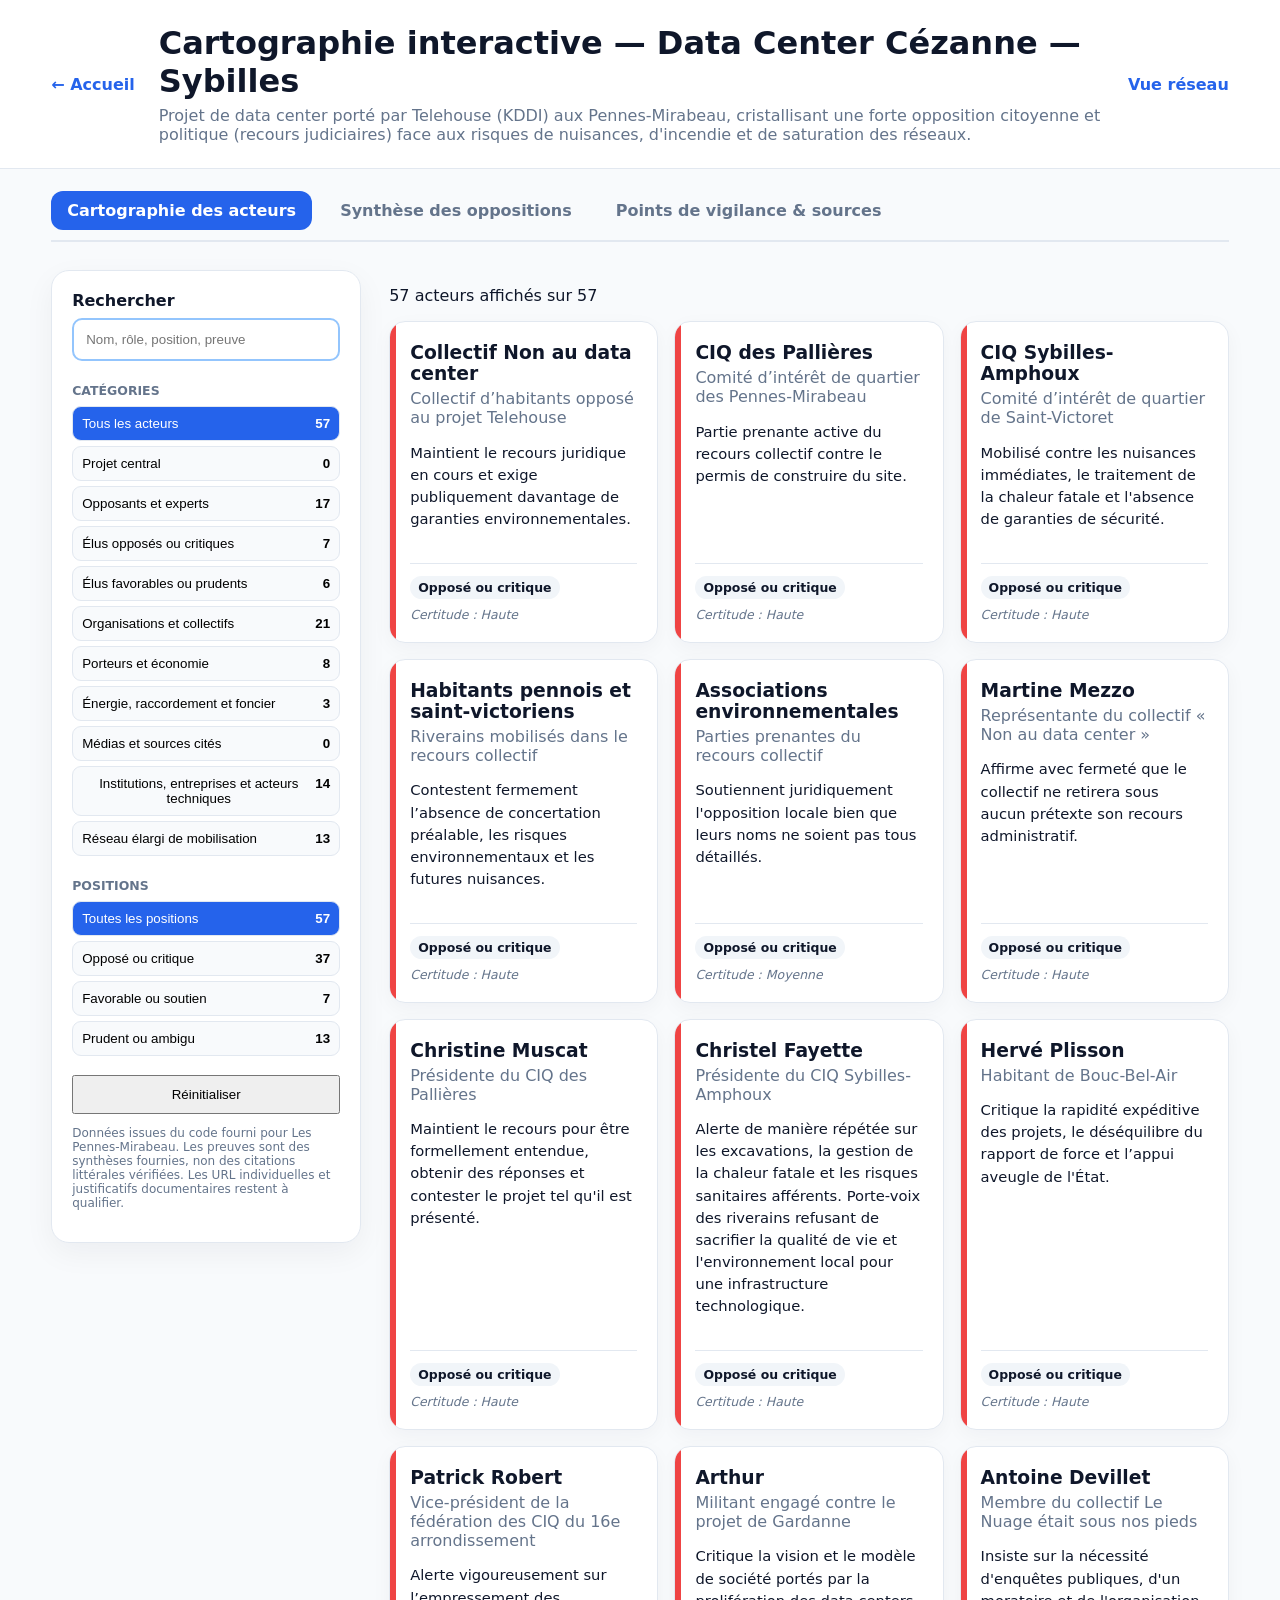
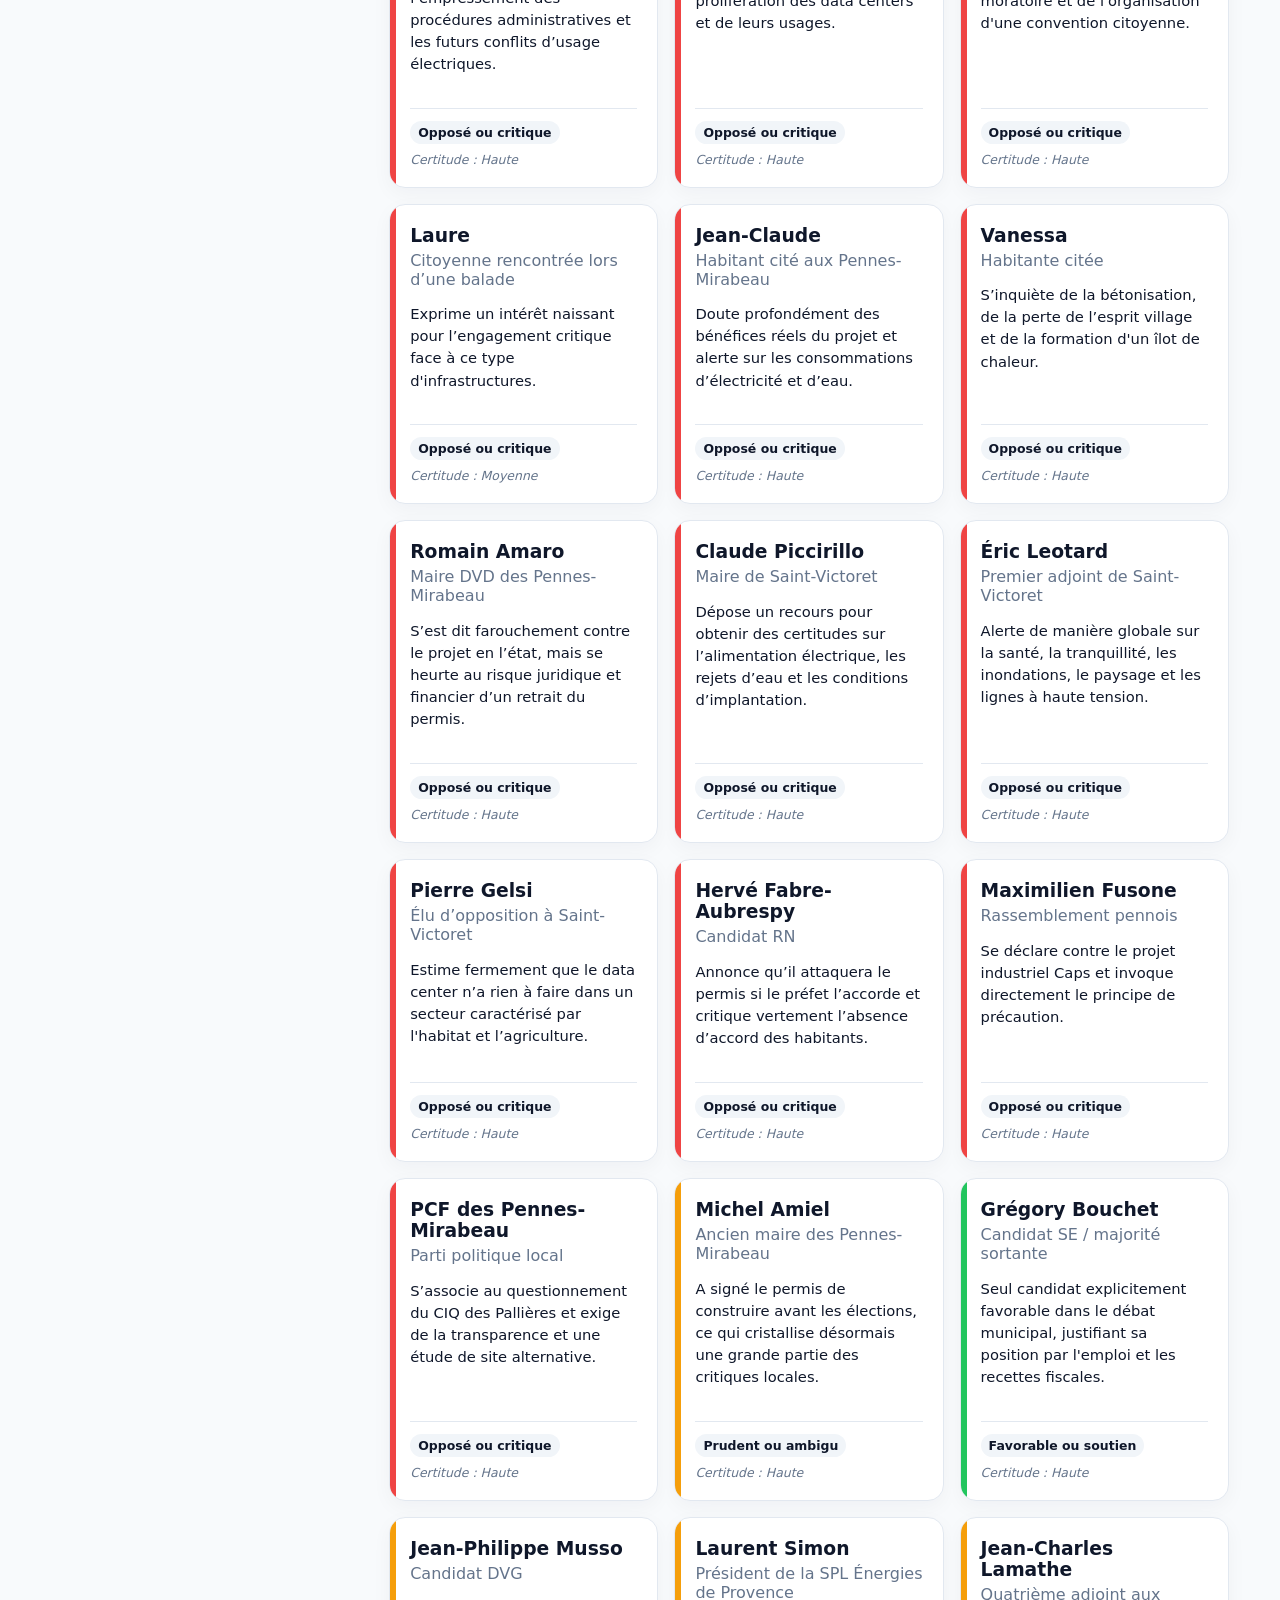
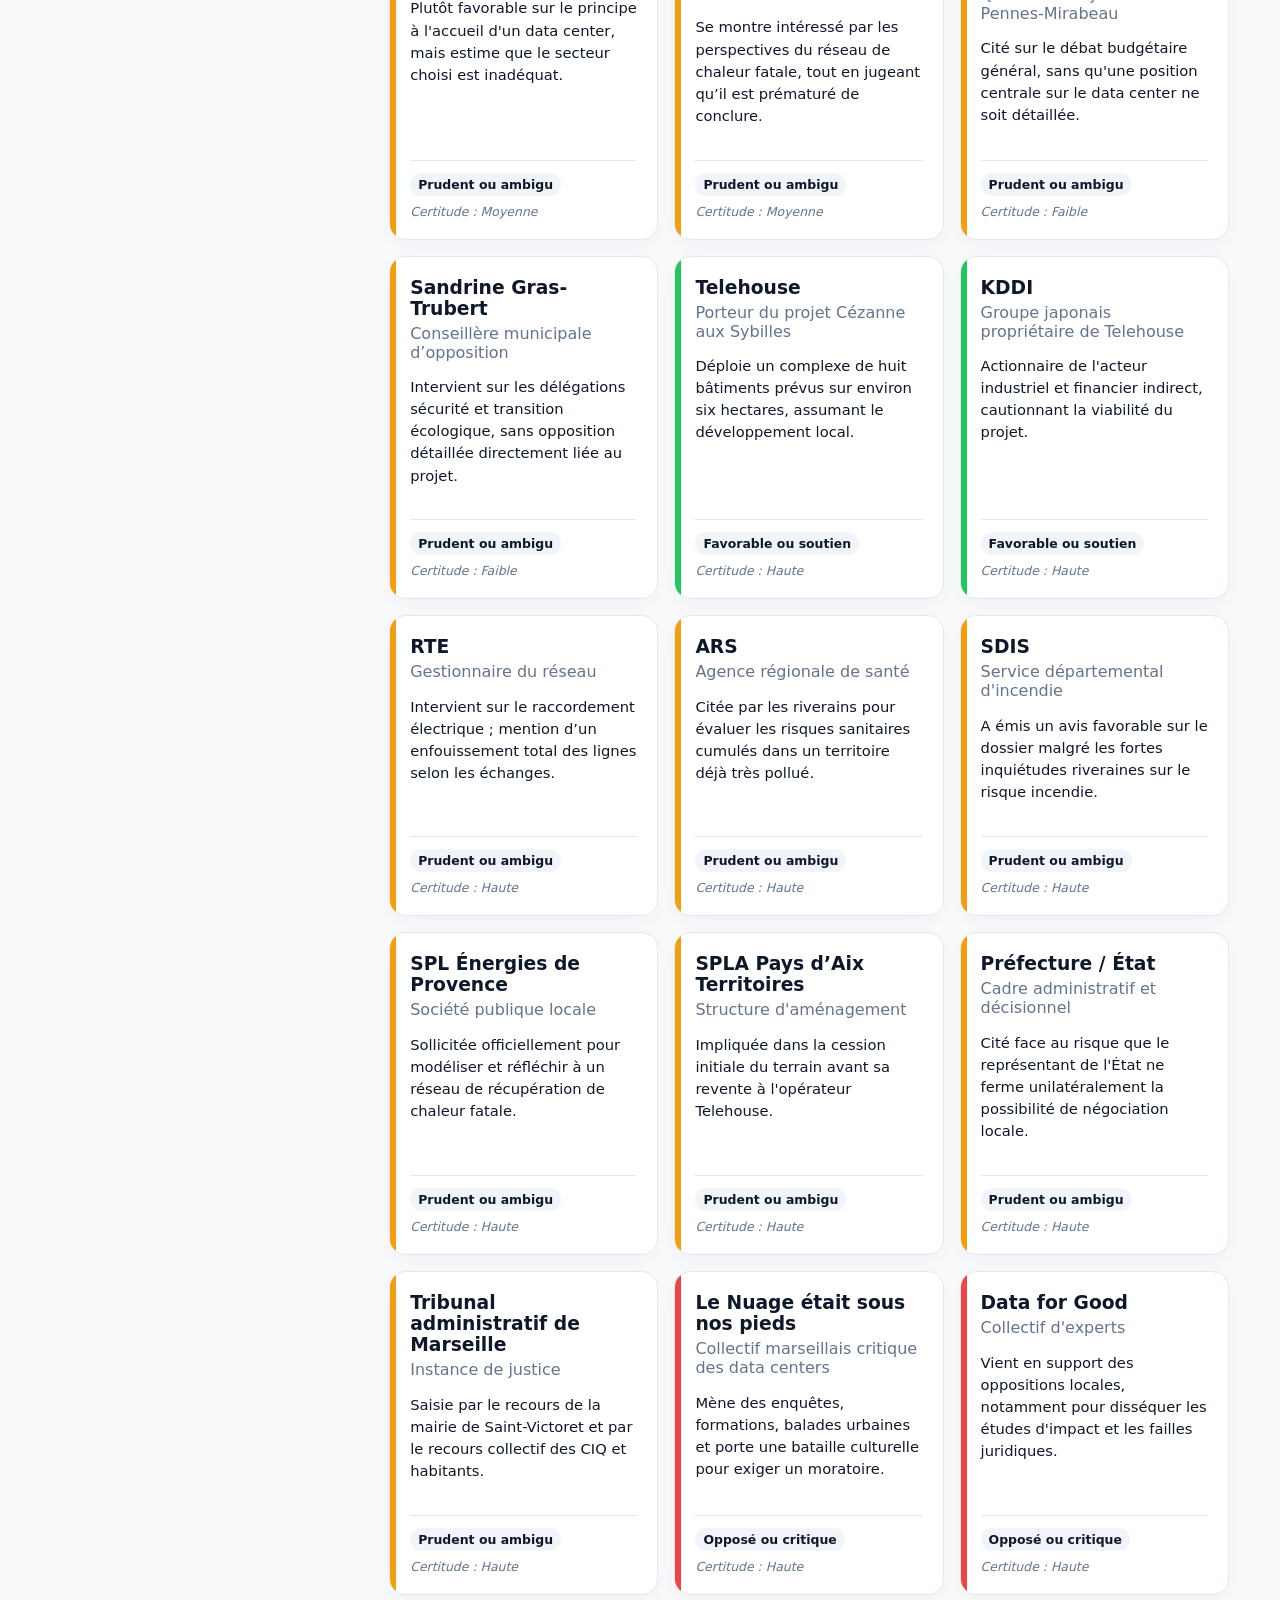
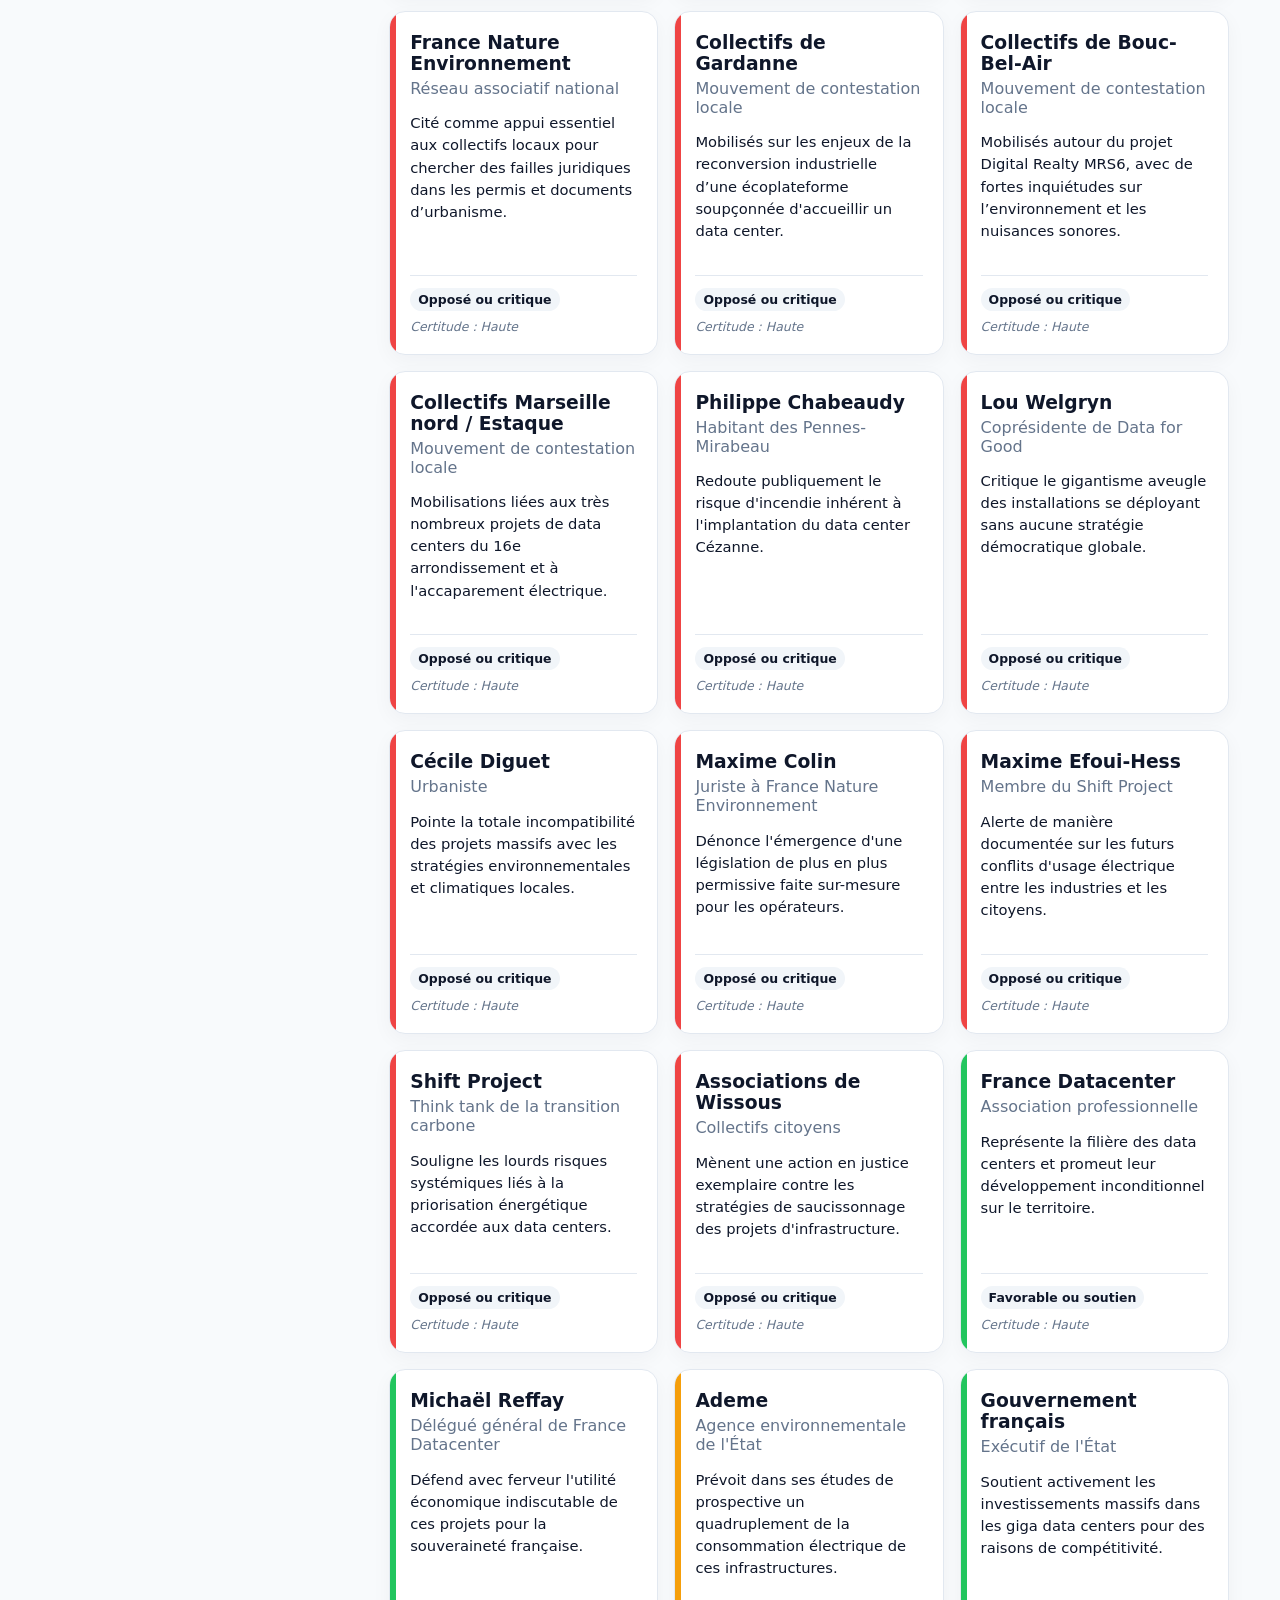
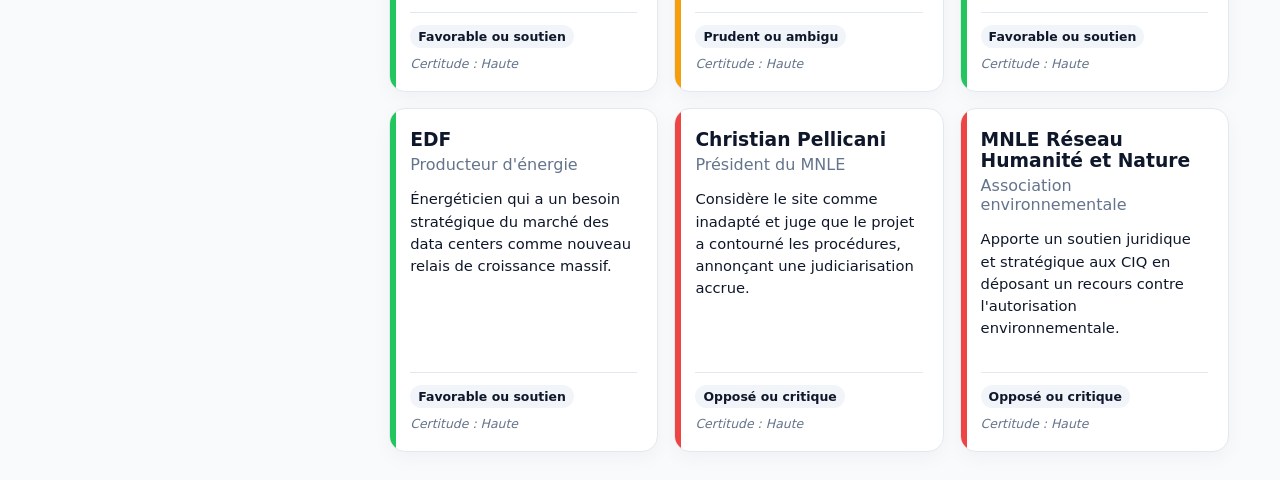
==== apps/cards/index.html @ 4d7beed1 "Add files via upload" ====
<!doctype html><html lang="fr"><head><meta charset="utf-8"><meta name="viewport" content="width=device-width,initial-scale=1"><title>Vue en cartes — Les Pennes-Mirabeau</title><link rel="stylesheet" href="../../assets/css/cards.css"></head><body><header><a href="../../">← Accueil</a><div><h1 id="title"></h1><p id="subtitle"></p></div><a class="switch" href="../network/">Vue réseau</a></header><nav class="tabs" aria-label="Navigation de la cartographie"><button class="tab active" data-tab="carto" aria-selected="true">Cartographie des acteurs</button><button class="tab" data-tab="griefs" aria-selected="false">Synthèse des oppositions</button><button class="tab" data-tab="watch" aria-selected="false">Points de vigilance &amp; sources</button></nav><section class="tab-pane active" id="tab-carto"><main class="layout"><aside><label>Rechercher<input id="search" type="search" placeholder="Nom, rôle, position, preuve"></label><section><h2>Catégories</h2><div id="categories"></div></section><section><h2>Positions</h2><div id="stances"></div></section><button id="reset">Réinitialiser</button><p class="data-notice" id="notice"></p></aside><section><p id="count"></p><div id="grid" class="grid"></div></section></main></section><section class="tab-pane" id="tab-griefs"><main class="summary-wrap"><div id="griefGrid" class="griefGrid"></div></main></section><section class="tab-pane" id="tab-watch"><main class="summary-wrap"><article class="listCard"><h2>🔍 Points de vigilance majeurs</h2><ul id="vigilance"></ul></article><article class="listCard"><h2>📰 Médias et sources répertoriés</h2><ul id="sources"></ul></article></main></section><dialog id="dialog"><button class="close" aria-label="Fermer">×</button><div id="detail"></div></dialog><script type="module" src="../../assets/js/cards.js"></script></body></html>
---- assets/css/cards.css ----
:root{--blue:#2563eb;--border:#e2e8f0}*{box-sizing:border-box}body{margin:0;font-family:Inter,system-ui,sans-serif;background:#f8fafc;color:#0f172a}header{display:flex;align-items:center;gap:24px;padding:24px 4vw;background:white;border-bottom:1px solid var(--border)}header div{flex:1}header h1{margin:0 0 6px}header p{margin:0;color:#64748b}.switch,header>a{color:var(--blue);font-weight:700;text-decoration:none}.layout{display:grid;grid-template-columns:310px 1fr;gap:28px;padding:28px 4vw}aside{position:sticky;top:18px;align-self:start;background:white;border:1px solid var(--border);border-radius:18px;padding:20px;box-shadow:0 10px 30px #0f172a0d}label{font-weight:800}input{width:100%;margin-top:8px;padding:12px;border:2px solid #93c5fd;border-radius:10px}aside h2{font-size:.78rem;text-transform:uppercase;color:#64748b;margin:22px 0 8px}.filter{width:100%;display:flex;justify-content:space-between;margin:5px 0;padding:9px;border:1px solid var(--border);background:#f8fafc;border-radius:9px;cursor:pointer}.filter.active{background:var(--blue);color:white}#reset{width:100%;padding:10px;margin-top:14px}.data-notice{font-size:.75rem;color:#64748b}.grid{display:grid;grid-template-columns:repeat(auto-fill,minmax(245px,1fr));gap:16px}.card{position:relative;display:flex;flex-direction:column;background:white;border:1px solid var(--border);border-radius:16px;padding:20px;min-height:260px;box-shadow:0 6px 20px #0f172a0a;cursor:pointer;overflow:hidden;transition:transform .2s,box-shadow .2s}.card:before{content:"";position:absolute;inset:0 auto 0 0;width:6px;background:var(--stance)}.card:hover{transform:translateY(-3px);box-shadow:0 12px 30px #0f172a14}.card h3{margin:0 0 5px}.role,.muted{color:#64748b}.position{font-size:.92rem;line-height:1.5;flex:1}.footer{display:flex;flex-direction:column;align-items:flex-start;gap:8px;margin-top:18px;padding-top:12px;border-top:1px solid var(--border);font-size:.78rem}.badge{display:inline-flex;padding:4px 8px;border-radius:999px;background:#f1f5f9;font-weight:800}.footer span:last-child{display:block;color:#64748b;font-style:italic}dialog{width:min(760px,calc(100% - 28px));border:0;border-radius:20px;padding:28px;box-shadow:0 30px 80px #0f172a55}dialog::backdrop{background:#0f172a99}.close{float:right;border:0;background:#e2e8f0;border-radius:50%;width:34px;height:34px}.proof{padding:12px;margin:10px 0;background:#f8fafc;border-left:4px solid var(--blue);border-radius:8px}.relation{padding:12px;border:1px solid var(--border);border-radius:10px;margin:8px 0}.relation button{border:0;background:none;color:var(--blue);font-weight:800;cursor:pointer}@media(max-width:850px){.layout{grid-template-columns:1fr}aside{position:static}header{align-items:flex-start;flex-wrap:wrap}}

/* Extension strictement limitée aux deux onglets de synthèse. */
.tabs{display:flex;gap:12px;flex-wrap:wrap;margin:22px 4vw 0;padding-bottom:10px;border-bottom:2px solid var(--border)}
.tab{font:inherit;font-weight:650;border:0;border-radius:12px;background:transparent;color:#64748b;padding:10px 16px;cursor:pointer}
.tab:hover{background:#e2e8f0;color:#0f172a}
.tab.active{background:#2563eb;color:white}
.tab-pane{display:none}.tab-pane.active{display:block}
.summary-wrap{padding:28px 4vw;max-width:1560px;margin:auto}
.griefGrid{display:grid;grid-template-columns:repeat(auto-fill,minmax(365px,1fr));gap:20px}
.griefCard,.listCard{border:1px solid var(--border);border-radius:16px;padding:24px;background:white;box-shadow:0 6px 20px #0f172a0a;line-height:1.55}
.griefCard h2,.listCard h2{font-size:1.15rem;margin:0 0 12px}
.griefCard p{margin:0}.listCard{margin-bottom:20px}.listCard li{margin-bottom:12px}
@media(max-width:700px){.griefGrid{grid-template-columns:1fr}.tabs{gap:6px}.tab{flex:1 1 100%;text-align:left}}
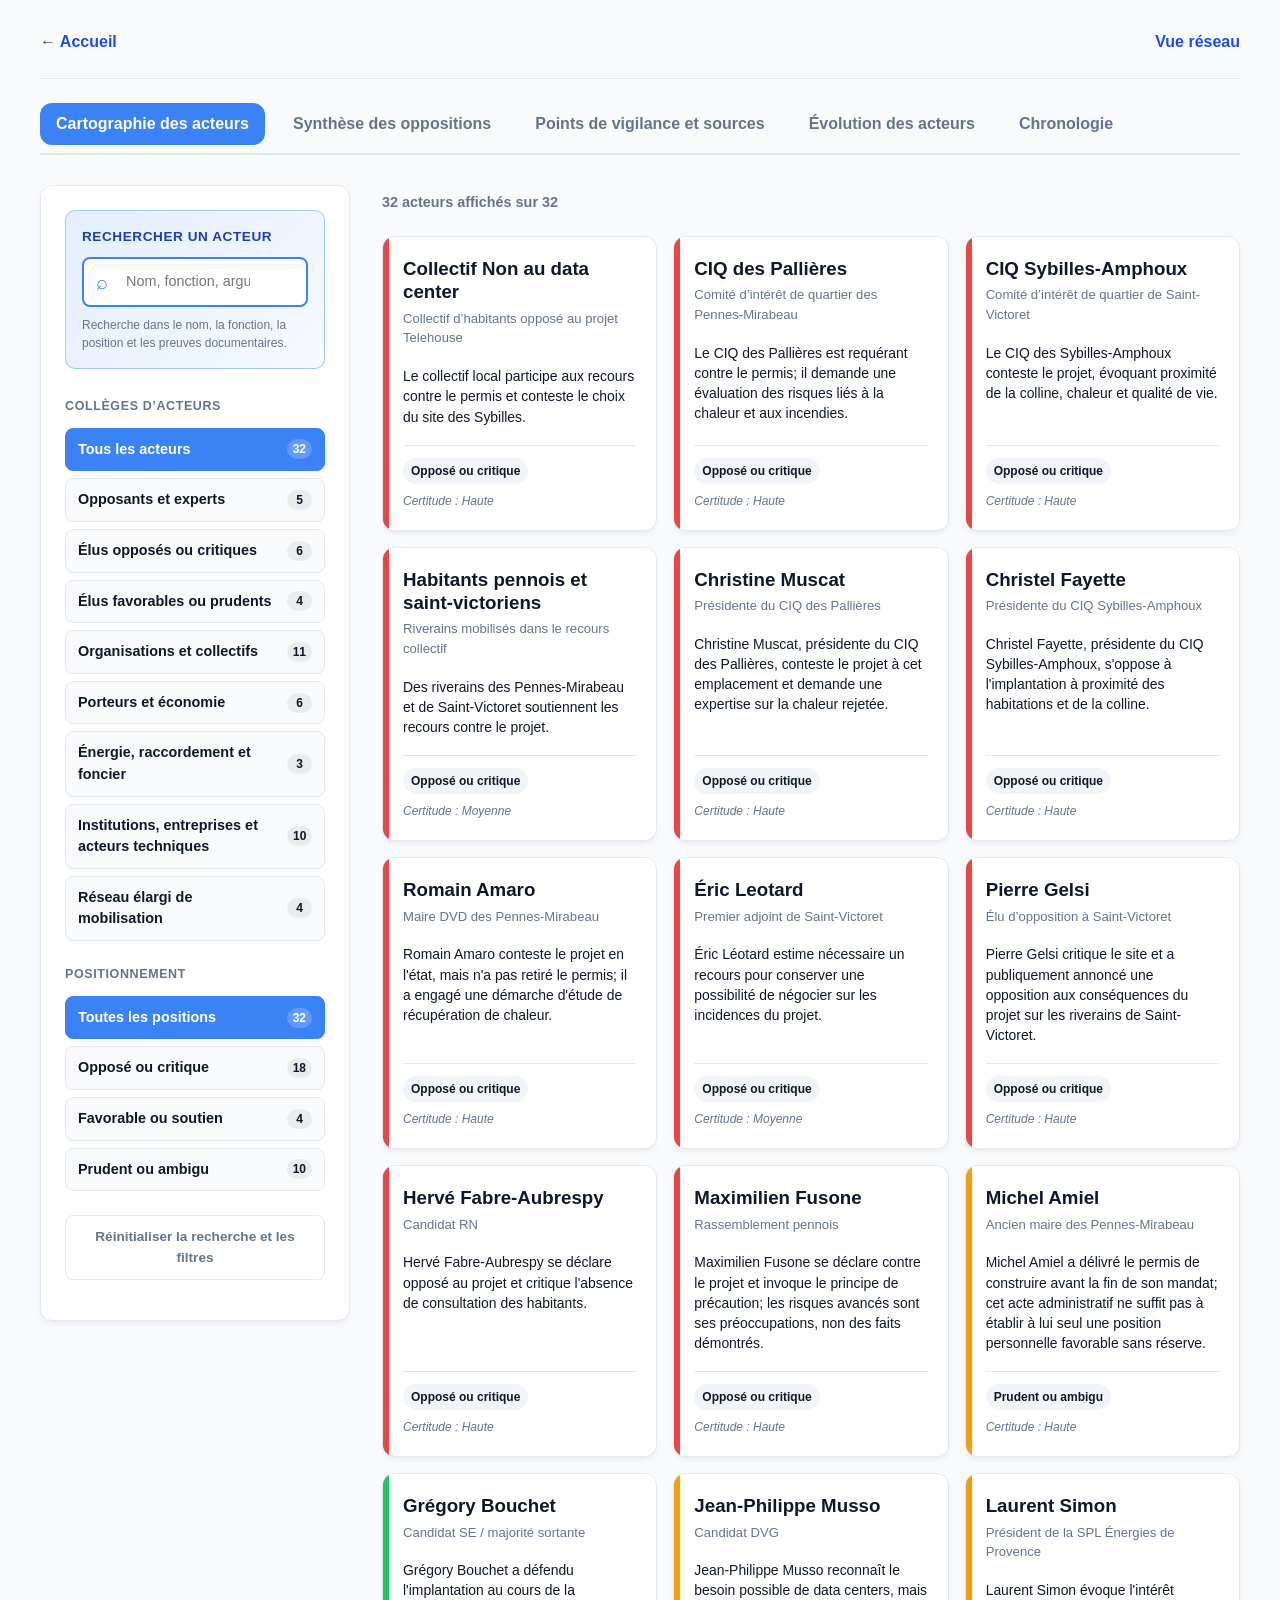
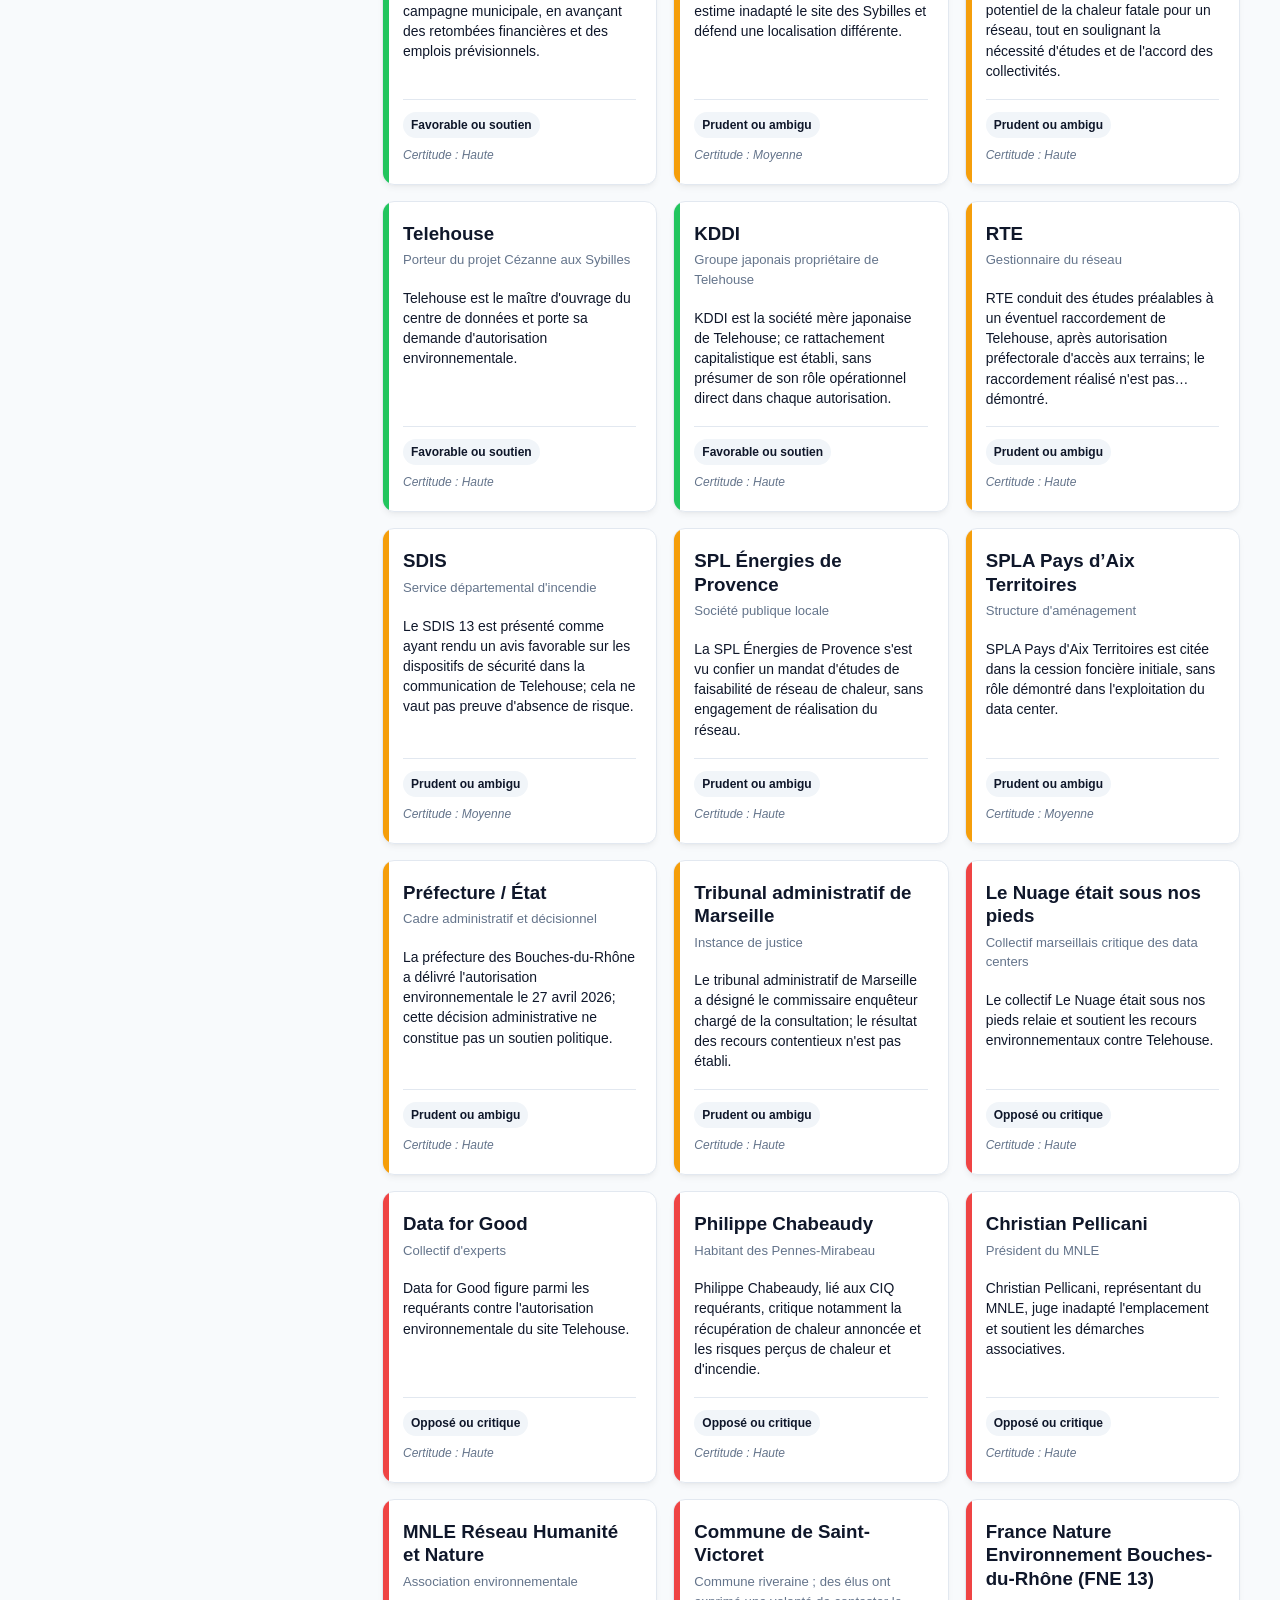
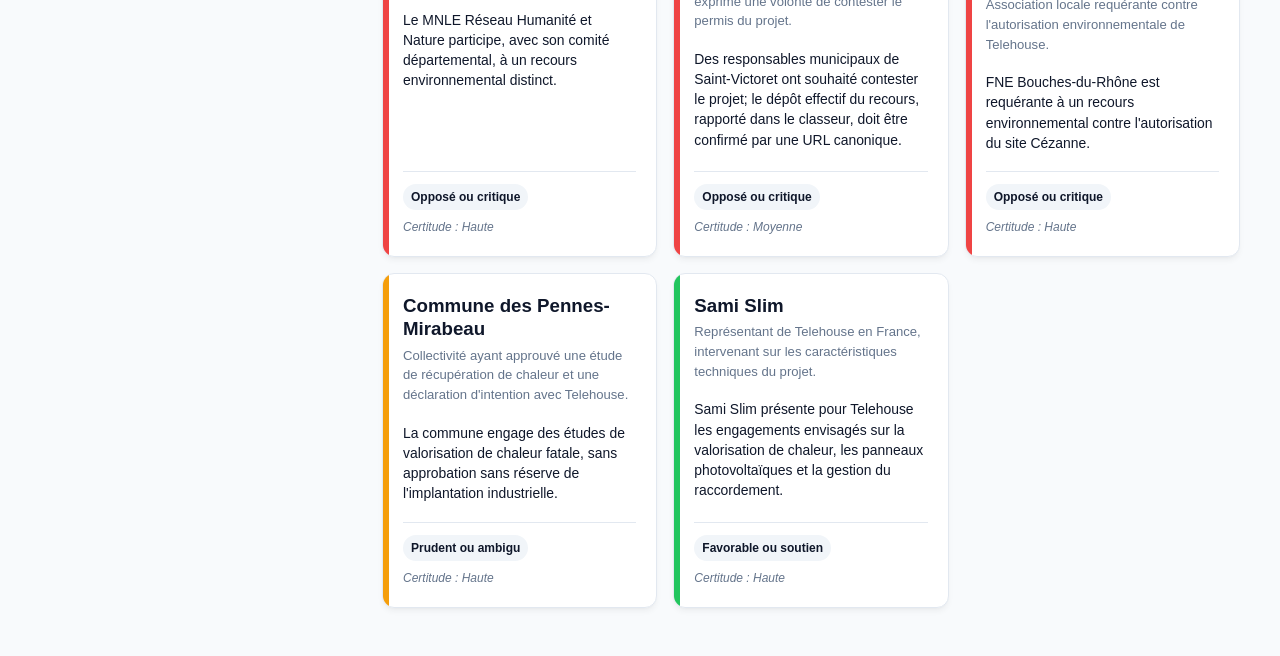
==== commit 22c7e109: "Add five sourced cartography tabs and restrict actor/network views to verified evidence" ====
--- a/apps/cards/index.html
+++ b/apps/cards/index.html
@@ -1 +1,61 @@
-<!doctype html><html lang="fr"><head><meta charset="utf-8"><meta name="viewport" content="width=device-width,initial-scale=1"><title>Vue en cartes — Les Pennes-Mirabeau</title><link rel="stylesheet" href="../../assets/css/cards.css"></head><body><header><a href="../../">← Accueil</a><div><h1 id="title"></h1><p id="subtitle"></p></div><a class="switch" href="../network/">Vue réseau</a></header><nav class="tabs" aria-label="Navigation de la cartographie"><button class="tab active" data-tab="carto" aria-selected="true">Cartographie des acteurs</button><button class="tab" data-tab="griefs" aria-selected="false">Synthèse des oppositions</button><button class="tab" data-tab="watch" aria-selected="false">Points de vigilance &amp; sources</button></nav><section class="tab-pane active" id="tab-carto"><main class="layout"><aside><label>Rechercher<input id="search" type="search" placeholder="Nom, rôle, position, preuve"></label><section><h2>Catégories</h2><div id="categories"></div></section><section><h2>Positions</h2><div id="stances"></div></section><button id="reset">Réinitialiser</button><p class="data-notice" id="notice"></p></aside><section><p id="count"></p><div id="grid" class="grid"></div></section></main></section><section class="tab-pane" id="tab-griefs"><main class="summary-wrap"><div id="griefGrid" class="griefGrid"></div></main></section><section class="tab-pane" id="tab-watch"><main class="summary-wrap"><article class="listCard"><h2>🔍 Points de vigilance majeurs</h2><ul id="vigilance"></ul></article><article class="listCard"><h2>📰 Médias et sources répertoriés</h2><ul id="sources"></ul></article></main></section><dialog id="dialog"><button class="close" aria-label="Fermer">×</button><div id="detail"></div></dialog><script type="module" src="../../assets/js/cards.js"></script></body></html>
+<!doctype html>
+<html lang="fr">
+<head>
+  <meta charset="utf-8">
+  <meta name="viewport" content="width=device-width,initial-scale=1">
+  <title>Cartographie des acteurs — Les Pennes-Mirabeau</title>
+  <link rel="stylesheet" href="../../assets/css/cards.css">
+  <link rel="stylesheet" href="../../assets/css/evolution.css">
+  <link rel="stylesheet" href="../../assets/css/chronology.css">
+</head>
+<body>
+  <div class="page-shell">
+    <header class="page-header">
+      <div class="header-main">
+        <a class="back-link" href="../../">← Accueil</a>
+        <div class="header-copy"><h1 id="title"></h1><p id="subtitle"></p></div>
+        <a class="switch" href="../network/">Vue réseau</a>
+      </div>
+    </header>
+    <nav class="tabs" aria-label="Navigation principale">
+      <button class="tab-btn active" type="button" data-tab="carto" aria-selected="true">Cartographie des acteurs</button>
+      <button class="tab-btn" type="button" data-tab="griefs" aria-selected="false">Synthèse des oppositions</button>
+      <button class="tab-btn" type="button" data-tab="vigilance" aria-selected="false">Points de vigilance et sources</button>
+      <button class="tab-btn" type="button" data-tab="evolution" aria-selected="false">Évolution des acteurs
+</button>
+      <button class="tab-btn" type="button" data-tab="chronology" aria-selected="false">Chronologie</button>
+    </nav>
+    <section id="tab-carto" class="tab-content active">
+      <main class="layout">
+        <aside class="filters-sidebar">
+          <div class="search-section">
+            <label class="search-label" for="search">Rechercher un acteur</label>
+            <div class="search-wrapper">
+              <span class="search-icon" aria-hidden="true">⌕</span>
+              <input id="search" class="search-input" type="search" placeholder="Nom, fonction, argument..." autocomplete="off" aria-describedby="search-help">
+              <button id="clear-search" class="clear-search" type="button" aria-label="Effacer la recherche">×</button>
+            </div>
+            <p id="search-help" class="search-help">Recherche dans le nom, la fonction, la position et les preuves documentaires.</p>
+          </div>
+          <section class="filter-section"><h2>Collèges d’acteurs</h2><div id="categories"></div></section>
+          <section class="filter-section"><h2>Positionnement</h2><div id="stances"></div></section>
+          <button id="reset" class="reset-filters-btn" type="button">Réinitialiser la recherche et les filtres</button>
+          <p class="data-notice" id="notice"></p>
+        </aside>
+        <section class="actors-area"><div class="results-summary"><p id="count" class="results-count" aria-live="polite"></p></div><div id="grid" class="grid"></div></section>
+      </main>
+    </section>
+    <section id="tab-griefs" class="tab-content"><div id="griefs-grid" class="griefs-grid"></div></section>
+    <section id="tab-vigilance" class="tab-content">
+      <article class="list-card"><h2>Points de vigilance majeurs</h2><div id="vigilance-list"></div></article>
+      <article class="list-card"><h2>Sources répertoriées</h2><div id="sources-list"></div></article>
+    </section>
+    <section id="tab-evolution" class="tab-content">
+      <div id="evolution-root"></div>
+</section>
+    <section id="tab-chronology" class="tab-content"><div class="chronology-shell"><div id="chronology-list" class="chrono-grid"></div><article class="list-card"><h2>Repères techniques et état d’avancement</h2><div id="fact-sheet" class="chrono-grid"></div></article></div></section>
+  </div>
+  <dialog id="dialog"><button class="close" type="button" aria-label="Fermer">×</button><div id="detail"></div></dialog>
+  <script type="module" src="../../assets/js/cards.js"></script>
+</body>
+</html>
--- a/assets/css/cards.css
+++ b/assets/css/cards.css
@@ -1,14 +1,2 @@
-:root{--blue:#2563eb;--border:#e2e8f0}*{box-sizing:border-box}body{margin:0;font-family:Inter,system-ui,sans-serif;background:#f8fafc;color:#0f172a}header{display:flex;align-items:center;gap:24px;padding:24px 4vw;background:white;border-bottom:1px solid var(--border)}header div{flex:1}header h1{margin:0 0 6px}header p{margin:0;color:#64748b}.switch,header>a{color:var(--blue);font-weight:700;text-decoration:none}.layout{display:grid;grid-template-columns:310px 1fr;gap:28px;padding:28px 4vw}aside{position:sticky;top:18px;align-self:start;background:white;border:1px solid var(--border);border-radius:18px;padding:20px;box-shadow:0 10px 30px #0f172a0d}label{font-weight:800}input{width:100%;margin-top:8px;padding:12px;border:2px solid #93c5fd;border-radius:10px}aside h2{font-size:.78rem;text-transform:uppercase;color:#64748b;margin:22px 0 8px}.filter{width:100%;display:flex;justify-content:space-between;margin:5px 0;padding:9px;border:1px solid var(--border);background:#f8fafc;border-radius:9px;cursor:pointer}.filter.active{background:var(--blue);color:white}#reset{width:100%;padding:10px;margin-top:14px}.data-notice{font-size:.75rem;color:#64748b}.grid{display:grid;grid-template-columns:repeat(auto-fill,minmax(245px,1fr));gap:16px}.card{position:relative;display:flex;flex-direction:column;background:white;border:1px solid var(--border);border-radius:16px;padding:20px;min-height:260px;box-shadow:0 6px 20px #0f172a0a;cursor:pointer;overflow:hidden;transition:transform .2s,box-shadow .2s}.card:before{content:"";position:absolute;inset:0 auto 0 0;width:6px;background:var(--stance)}.card:hover{transform:translateY(-3px);box-shadow:0 12px 30px #0f172a14}.card h3{margin:0 0 5px}.role,.muted{color:#64748b}.position{font-size:.92rem;line-height:1.5;flex:1}.footer{display:flex;flex-direction:column;align-items:flex-start;gap:8px;margin-top:18px;padding-top:12px;border-top:1px solid var(--border);font-size:.78rem}.badge{display:inline-flex;padding:4px 8px;border-radius:999px;background:#f1f5f9;font-weight:800}.footer span:last-child{display:block;color:#64748b;font-style:italic}dialog{width:min(760px,calc(100% - 28px));border:0;border-radius:20px;padding:28px;box-shadow:0 30px 80px #0f172a55}dialog::backdrop{background:#0f172a99}.close{float:right;border:0;background:#e2e8f0;border-radius:50%;width:34px;height:34px}.proof{padding:12px;margin:10px 0;background:#f8fafc;border-left:4px solid var(--blue);border-radius:8px}.relation{padding:12px;border:1px solid var(--border);border-radius:10px;margin:8px 0}.relation button{border:0;background:none;color:var(--blue);font-weight:800;cursor:pointer}@media(max-width:850px){.layout{grid-template-columns:1fr}aside{position:static}header{align-items:flex-start;flex-wrap:wrap}}
-
-/* Extension strictement limitée aux deux onglets de synthèse. */
-.tabs{display:flex;gap:12px;flex-wrap:wrap;margin:22px 4vw 0;padding-bottom:10px;border-bottom:2px solid var(--border)}
-.tab{font:inherit;font-weight:650;border:0;border-radius:12px;background:transparent;color:#64748b;padding:10px 16px;cursor:pointer}
-.tab:hover{background:#e2e8f0;color:#0f172a}
-.tab.active{background:#2563eb;color:white}
-.tab-pane{display:none}.tab-pane.active{display:block}
-.summary-wrap{padding:28px 4vw;max-width:1560px;margin:auto}
-.griefGrid{display:grid;grid-template-columns:repeat(auto-fill,minmax(365px,1fr));gap:20px}
-.griefCard,.listCard{border:1px solid var(--border);border-radius:16px;padding:24px;background:white;box-shadow:0 6px 20px #0f172a0a;line-height:1.55}
-.griefCard h2,.listCard h2{font-size:1.15rem;margin:0 0 12px}
-.griefCard p{margin:0}.listCard{margin-bottom:20px}.listCard li{margin-bottom:12px}
-@media(max-width:700px){.griefGrid{grid-template-columns:1fr}.tabs{gap:6px}.tab{flex:1 1 100%;text-align:left}}
+:root{--blue:#3b82f6;--blue-dark:#1d4ed8;--blue-light:#eff6ff;--border:#e2e8f0;--bg:#f8fafc;--text:#0f172a;--muted:#64748b;--radius:12px;--shadow:0 4px 6px -1px rgb(0 0 0/.05),0 2px 4px -2px rgb(0 0 0/.05)}
+*{box-sizing:border-box}body{margin:0;background:var(--bg);color:var(--text);font-family:Inter,-apple-system,BlinkMacSystemFont,"Segoe UI",sans-serif;line-height:1.5}.page-shell{width:min(1200px,calc(100% - 48px));margin:0 auto;padding-bottom:48px}.page-header{margin-bottom:24px;border-bottom:1px solid var(--border);padding:30px 0 24px}.header-main{display:flex;align-items:center;gap:24px}.header-copy{flex:1;min-width:0}.header-copy h1{margin:0 0 6px;font-size:clamp(1.8rem,3vw,2.25rem);font-weight:800;letter-spacing:-.025em}.header-copy p{max-width:950px;margin:0;color:var(--muted);font-size:1.05rem}.back-link,.switch{flex:0 0 auto;color:var(--blue-dark);font-weight:700;text-decoration:none}.back-link:hover,.switch:hover{text-decoration:underline}.tabs{display:flex;flex-wrap:wrap;gap:12px;margin-bottom:30px;border-bottom:2px solid var(--border);padding-bottom:8px}.tab-btn{border:0;border-radius:var(--radius);padding:9px 16px;background:transparent;color:var(--muted);font:inherit;font-weight:700;cursor:pointer;transition:.2s}.tab-btn:hover{background:var(--border);color:var(--text)}.tab-btn.active{background:var(--blue);color:#fff}.tab-btn:focus-visible{outline:3px solid rgb(59 130 246/.3);outline-offset:2px}.tab-content{display:none;animation:fade-in .2s ease-out}.tab-content.active{display:block}@keyframes fade-in{from{opacity:0;transform:translateY(4px)}to{opacity:1;transform:none}}.layout{display:grid;grid-template-columns:310px minmax(0,1fr);gap:32px;align-items:start}.filters-sidebar{position:sticky;top:24px;min-width:0;border:1px solid var(--border);border-radius:var(--radius);padding:24px;background:#fff;box-shadow:var(--shadow)}.actors-area{min-width:0}.results-summary{display:flex;align-items:center;min-height:35px;margin-bottom:16px}.results-count{margin:0;color:var(--muted);font-size:.9rem;font-weight:700}.search-section{margin-bottom:28px;border:1px solid rgb(59 130 246/.4);border-radius:10px;padding:16px;background:linear-gradient(135deg,rgb(59 130 246/.14),rgb(59 130 246/.04))}.search-label{display:block;margin-bottom:10px;color:#1e40af;font-size:.85rem;font-weight:800;letter-spacing:.04em;text-transform:uppercase}.search-wrapper{position:relative}.search-icon{position:absolute;top:50%;left:14px;z-index:1;transform:translateY(-50%);color:var(--blue);font-size:1.25rem;pointer-events:none}.search-input{width:100%;min-height:48px;border:2px solid var(--blue);border-radius:8px;outline:0;padding:12px 42px;background:#fff;color:var(--text);font:inherit;font-size:.9rem;font-weight:500;transition:.2s}.search-input:focus{border-color:var(--blue-dark);box-shadow:0 0 0 4px rgb(59 130 246/.18)}.clear-search{position:absolute;top:50%;right:10px;display:none;align-items:center;justify-content:center;width:28px;height:28px;transform:translateY(-50%);border:0;border-radius:50%;background:var(--border);color:var(--muted);font-size:1rem;font-weight:800;cursor:pointer}.clear-search.visible{display:inline-flex}.search-help{margin:9px 0 0;color:var(--muted);font-size:.75rem}.filter-section{margin-bottom:24px}.filter-section h2{margin:0 0 12px;color:var(--muted);font-size:.78rem;letter-spacing:.05em;text-transform:uppercase}.filter{display:flex;align-items:center;justify-content:space-between;gap:12px;width:100%;margin:7px 0;border:1px solid var(--border);border-radius:8px;padding:10px 12px;background:var(--bg);color:var(--text);font:inherit;font-size:.9rem;font-weight:600;text-align:left;cursor:pointer;transition:.2s}.filter:hover,.filter.active{border-color:var(--blue);background:var(--blue);color:#fff}.filter b{min-width:25px;border-radius:10px;padding:1px 6px;background:rgb(0 0 0/.06);font-size:.75rem;text-align:center}.filter:hover b,.filter.active b{background:rgb(255 255 255/.2)}.reset-filters-btn{width:100%;border:1px solid var(--border);border-radius:8px;padding:11px;background:#fff;color:var(--muted);font:inherit;font-size:.85rem;font-weight:700;cursor:pointer}.reset-filters-btn:hover{border-color:var(--blue);background:var(--blue-light);color:var(--blue-dark)}.data-notice{margin:16px 0 0;color:var(--muted);font-size:.75rem}.grid{display:grid;grid-template-columns:repeat(auto-fill,minmax(220px,1fr));gap:16px}.card{position:relative;display:flex;flex-direction:column;min-width:0;min-height:240px;overflow:hidden;border:1px solid var(--border);border-radius:var(--radius);padding:20px;background:#fff;box-shadow:var(--shadow);cursor:pointer;transition:.2s}.card:before{content:"";position:absolute;inset:0 auto 0 0;width:6px;background:var(--stance)}.card:hover{transform:translateY(-4px);box-shadow:0 10px 15px -3px rgb(0 0 0/.1)}.card h3{margin:0 0 5px;line-height:1.25;overflow-wrap:anywhere}.role,.muted{color:var(--muted)}.role{font-size:.82rem}.position{display:-webkit-box;flex:1;margin:18px 0;overflow:hidden;font-size:.87rem;line-height:1.45;-webkit-line-clamp:5;-webkit-box-orient:vertical}.footer{display:flex;flex-direction:column;align-items:flex-start;gap:8px;margin-top:auto;border-top:1px solid var(--border);padding-top:12px;font-size:.75rem}.badge{display:inline-flex;border-radius:999px;padding:4px 8px;background:#f1f5f9;font-weight:800}.footer span:last-child{display:block;color:var(--muted);font-style:italic;text-align:left}.griefs-grid{display:grid;grid-template-columns:repeat(auto-fit,minmax(380px,1fr));gap:24px}.grief-card,.list-card{border:1px solid var(--border);border-radius:var(--radius);padding:28px;background:#fff;box-shadow:var(--shadow)}.grief-card h2,.list-card h2{margin:0 0 16px}.grief-card h2{font-size:1.25rem}.grief-card p{margin:0;color:#334155;line-height:1.65}.list-card{margin-bottom:24px}.vigilance-item,.source-item{padding:16px 0;border-bottom:1px solid var(--border)}.vigilance-item:last-child,.source-item:last-child{border-bottom:0}.vigilance-item h3,.source-item h3{margin:0 0 6px;font-size:1rem}.vigilance-item p{margin:0;color:#475569}.source-meta{color:var(--muted);font-size:.8rem}.source-link{color:var(--blue-dark);font-weight:700}.source-status{display:inline-flex;margin-top:7px;border-radius:999px;padding:3px 8px;background:#fef3c7;color:#92400e;font-size:.75rem;font-weight:700}dialog{width:min(760px,calc(100% - 28px));max-height:calc(100vh - 40px);overflow:auto;border:0;border-radius:20px;padding:28px;box-shadow:0 30px 80px rgb(15 23 42/.35)}dialog::backdrop{background:rgb(15 23 42/.6)}.close{float:right;width:34px;height:34px;border:0;border-radius:50%;background:var(--border);cursor:pointer}.proof{margin:10px 0;border-left:4px solid var(--blue);border-radius:8px;padding:12px;background:var(--bg)}.relation{margin:8px 0;border:1px solid var(--border);border-radius:10px;padding:12px}.relation button{border:0;background:none;color:var(--blue-dark);font-weight:800;cursor:pointer}@media(max-width:900px){.page-shell{width:min(100% - 32px,1200px)}.header-main{align-items:flex-start;flex-wrap:wrap}.layout{grid-template-columns:1fr}.filters-sidebar{position:static}.griefs-grid{grid-template-columns:1fr}}@media(max-width:650px){.page-shell{width:min(100% - 24px,1200px)}.tab-btn{flex:1 1 100%}.grid{grid-template-columns:1fr}.footer{flex-direction:column}.footer span:last-child{text-align:left}}
--- a/assets/css/evolution.css
+++ b/assets/css/evolution.css
@@ -0,0 +1,38 @@
+/* Styles isolés de l'onglet Évolution */
+.evolution-app { display: grid; gap: 22px; }
+.evolution-top { display: flex; align-items: center; justify-content: space-between; gap: 20px; flex-wrap: wrap; }
+.evolution-top h2 { margin: 0 0 4px; font-size: 1.55rem; }
+.evolution-top p { margin: 0; color: var(--muted, #64748b); }
+.evolution-modes { display: flex; gap: 5px; padding: 5px; border-radius: 12px; background: #e2e8f0; }
+.evolution-modes button { border: 0; padding: 10px 16px; border-radius: 9px; cursor: pointer; background: transparent; color: #475569; font-weight: 700; }
+.evolution-modes button.is-active { background: #fff; color: #1d4ed8; box-shadow: 0 2px 5px #0f172a16; }
+.evolution-metrics { display: grid; grid-template-columns: repeat(3, minmax(0, 1fr)); gap: 12px; }
+.evolution-metric, .evolution-panel { background: #fff; border: 1px solid var(--border, #e2e8f0); border-radius: 12px; box-shadow: var(--shadow, 0 3px 8px #0f172a0a); }
+.evolution-metric { padding: 18px; display: grid; gap: 5px; }
+.evolution-metric span { font-size: .85rem; color: var(--muted, #64748b); }
+.evolution-metric strong { font-size: 2rem; font-variant-numeric: tabular-nums; }
+.evolution-panel { padding: 24px; min-width: 0; }
+.evolution-section-title { display: flex; justify-content: space-between; align-items: center; gap: 18px; flex-wrap: wrap; margin-bottom: 18px; }
+.evolution-section-title h3 { margin: 0; font-size: 1.1rem; }
+.evolution-section-title label { display: flex; align-items: center; gap: 8px; color: #475569; font-size: .85rem; font-weight: 600; }
+.evolution-section-title select, .evolution-section-title input { padding: 9px 12px; border: 1px solid #cbd5e1; border-radius: 9px; background: #fff; color: #0f172a; font: inherit; min-width: 160px; }
+.evolution-chart { width: 100%; overflow-x: auto; }
+.evolution-chart svg { display: block; height: auto; max-height: 400px; }
+.evolution-legend { display: flex; flex-wrap: wrap; gap: 9px; margin-top: 16px; }
+.evolution-legend-button { display: inline-flex; align-items: center; gap: 7px; border: 1px solid #cbd5e1; border-radius: 999px; padding: 6px 10px; background: #fff; color: #64748b; font-size: .82rem; cursor: pointer; opacity: .5; }
+.evolution-legend-button.is-on { opacity: 1; color: #0f172a; }
+.evolution-swatch { display: inline-block; flex-shrink: 0; width: 12px; height: 12px; border-radius: 3px; }
+.evolution-hint { font-size: .83rem; color: var(--muted, #64748b); }
+.evolution-roster { display: grid; gap: 9px; }
+.evolution-person { display: flex; align-items: flex-start; gap: 12px; padding: 12px; border-radius: 9px; border: 1px solid #e2e8f0; }
+.evolution-person .evolution-swatch { margin-top: 5px; }
+.evolution-person strong { display: block; font-size: .92rem; }
+.evolution-person small { display: block; color: #64748b; margin-top: 3px; line-height: 1.45; }
+.evolution-warning { color: #92400e; font-size: .85rem; }
+.evolution-empty h2 { margin-top: 0; }
+@media (max-width: 650px) {
+  .evolution-metrics { grid-template-columns: 1fr; }
+  .evolution-panel { padding: 15px; } 
+  .evolution-section-title { align-items: stretch; flex-direction: column; }
+  .evolution-section-title input { width: 100%; }
+}
--- a/assets/css/chronology.css
+++ b/assets/css/chronology.css
@@ -0,0 +1,7 @@
+/* Chronologie dans la charte des cartes Châteauroux existantes. */
+.chronology-shell{max-width:1550px;margin:0 auto;padding:25px 4vw 55px}
+.chrono-grid{display:grid;grid-template-columns:repeat(auto-fill,minmax(340px,1fr));gap:18px}
+.chrono-card{border:1px solid #e2e8f0;background:white;border-radius:16px;padding:22px;box-shadow:0 6px 22px #0f172a0b;line-height:1.5}
+.chrono-card h3{font-size:1.08rem;margin:8px 0}.chrono-card p{margin:8px 0}.chrono-card small{display:block;border-top:1px solid #e2e8f0;margin-top:14px;padding-top:10px;line-height:1.6}
+.chrono-card small a{color:#2563eb}.chrono-date{font-size:.76rem;font-weight:800;color:#2563eb}.chrono-card.future .chrono-date{color:#b45309}
+.chronology-shell>.list-card{margin-top:26px}
